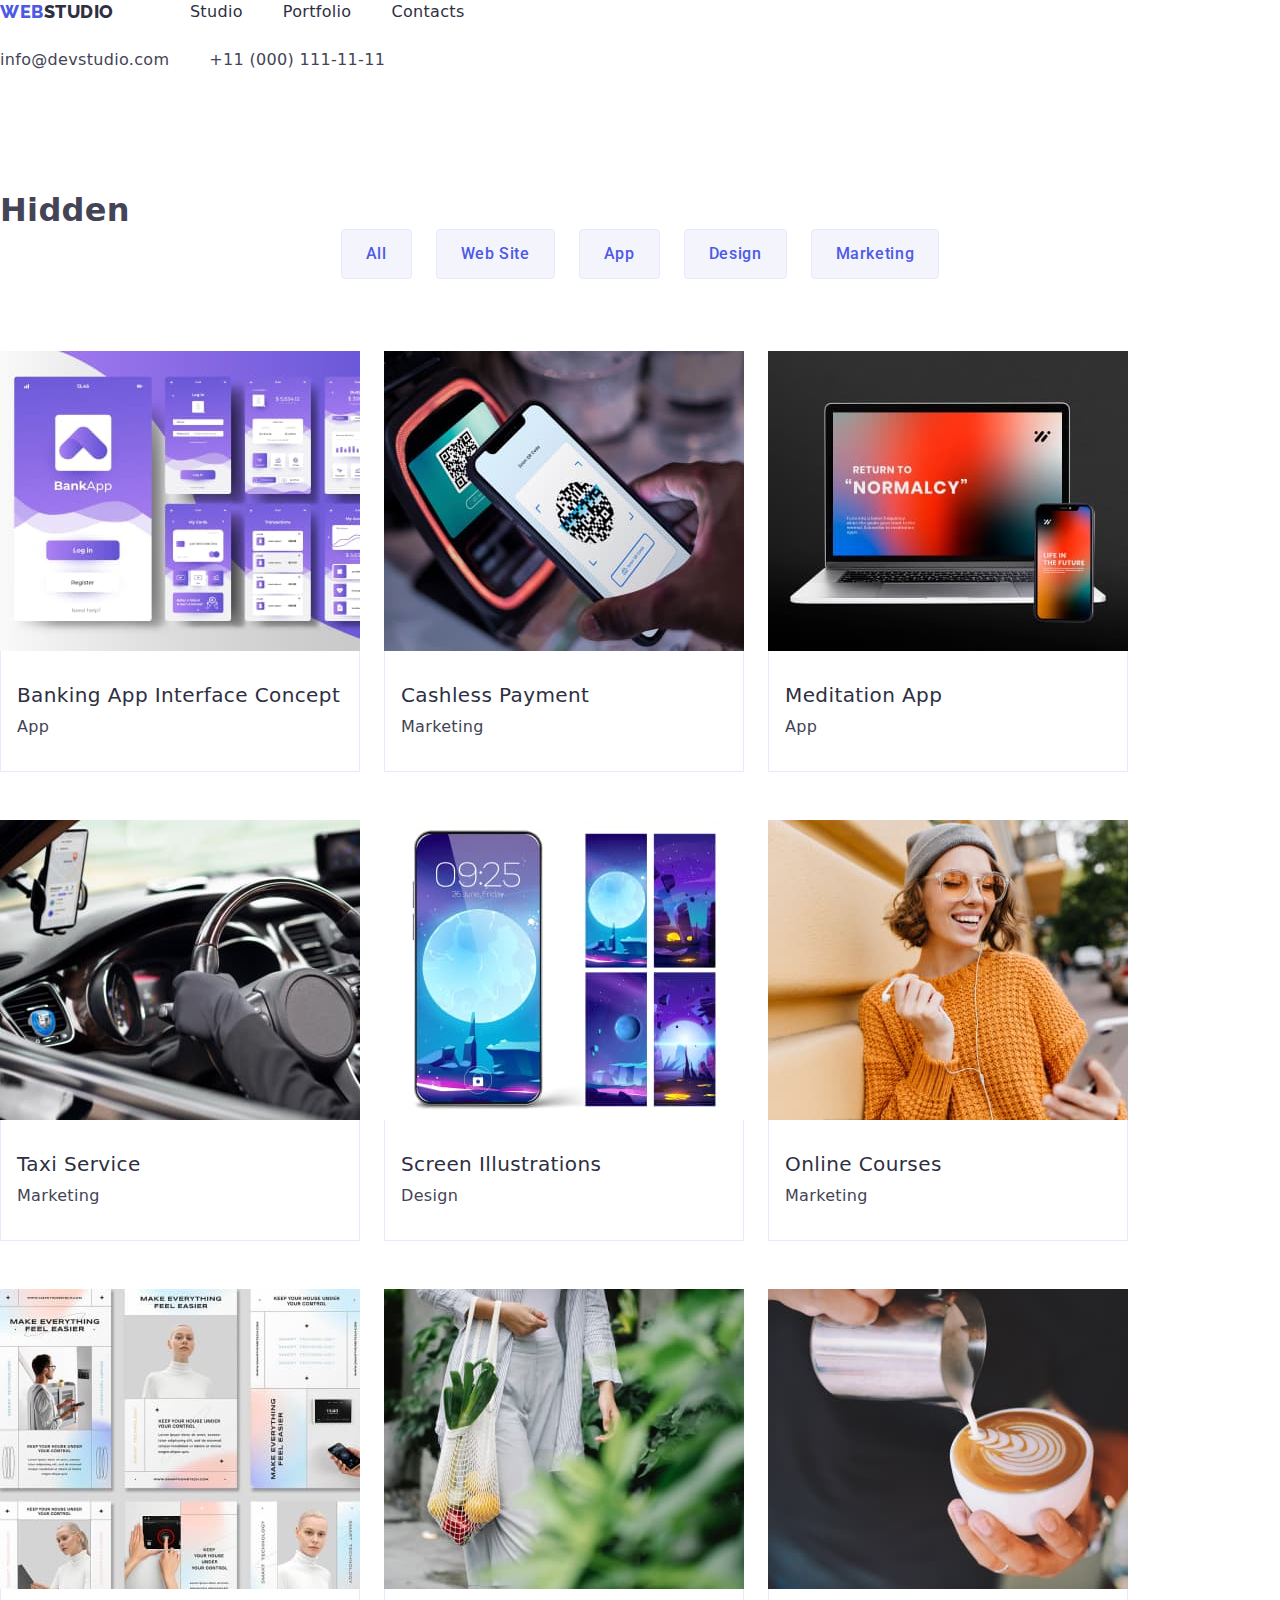
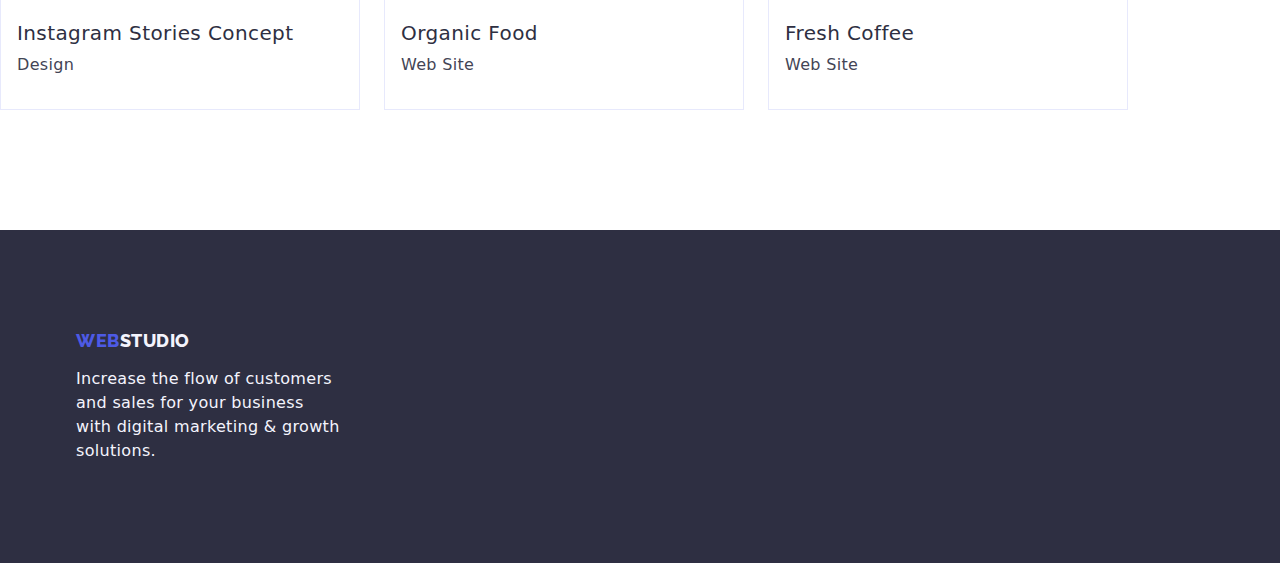
==== portfolio.html @ 82aa61c0 "Repository was created for the homework HTML & CSS #3" ====
<!DOCTYPE html>

<html lang="en">
<head>
    <meta charset="UTF-8">
    <meta name="viewport" content="width=device-width, initial-scale=1.0">
    <link rel="preconnect" href="https://fonts.googleapis.com">
<link rel="preconnect" href="https://fonts.gstatic.com" crossorigin>
<link href="https://fonts.googleapis.com/css2?family=Raleway:wght@800&family=Roboto:wght@400;500;700&display=swap" 
rel="stylesheet"
/>
<link rel="stylesheet" href="./css/styles.css" />
    <link 
    rel="stylesheet" 
    href="https://cdn.jsdelivr.net/npm/modern-normalize@2.0.0/modern-normalize.min.css">
    <title>Portfolio</title>
</head>
<body>
    <!-- HEADER -->
    <header class="page-header">
        <nav class="header-nav">
            <a class="header-nav__logo-blue link" href="./index.html"
            >Web<span class="header-nav__logo-black">Studio</span></a>
            <ul class="header-nav__list list">
                <li class="header-nav__item">
                  <a class="header-nav__link link" href="./index.html">Studio</a>
                </li>
                <li class="header-nav__item">
                  <a class="header-nav__link link" href="./portfolio.html">Portfolio</a>
                </li>
                <li class="header-nav__item">
                  <a class="header-nav__link link" href="">Contacts</a>
            </li>
          </ul>
        </nav>
        <address class="header-contacts">
          <ul class="header-contacts__list list">
            <li class="header-contacts__item">
              <a
                class="header-contacts__link link"
                href="mailto:info@devstudio.com"
                >info@devstudio.com</a>
            </li>
            <li class="header-contacts__item">
              <a class="header-contacts__link link" href="tel:+110001111111"
                >+11 (000) 111-11-11</a>
            </li>
          </ul>
        </address>
      </header>
  <main>
    <!-- HERO -->
    <section class="gallery">
        <h1 class="hidden">Hidden</h1>

        <ul class="gallery-filter__list list">
            <li class="gallery-filter__item">
                <button class="gallery-filter__button" type="button">All</button>
            </li>       
            <li class="gallery-filter__item">
                <button class="gallery-filter__button" type="button">
                    Web Site
                </button>  
          </li>
          <li class="gallery-filter__item">
            <button class="gallery-filter__button" type="button">App</button>
          </li>
          <li class="gallery-filter__item">
            <button class="gallery-filter__button" type="button">Design</button>
          </li>
          <li class="gallery-filter__item">
            <button class="gallery-filter__button" type="button">
              Marketing
            </button>
          </li>
        </ul>             
    <!-- Category Filters -->
    <ul class="gallery__list list">
        <li class="gallery__item">
          <a class="gallery__link link"
            ><img
              class="gallery__image"
                src="./images/portfolio-all/banking-app-interface-concept.jpg" 
                alt="Banking App Interface Concept"
                width="360" 
                height="300" 
                />
                <div class="gallery__wrapper">
                <h2 class="gallery__title">Banking App Interface Concept</h2>
              <p class="gallery__text">App</p>
            </div>
            </a>
        </li>
        <li class="gallery__item">
          <a class="gallery__link link">
            <img
              class="gallery__image"
                src="./images/portfolio-all/cashless-payment.jpg" 
                alt="Cashless Payment"
                width="360" 
                height="300" 
                />
                <div class="gallery__wrapper">
                <h2 class="gallery__title">Cashless Payment</h2>
              <p class="gallery__text">Marketing</p>
            </div>
            </a>
        </li>
        <li class="gallery__item">
          <a class="gallery__link link"
            ><img
              class="gallery__image"
                src="./images/portfolio-all/meditation-app.jpg" 
                alt="Meditation App"
                width="360" 
                height="300" 
                />
                <div class="gallery__wrapper">
                <h2 class="gallery__title">Meditation App</h2>
              <p class="gallery__text">App</p>
            </div>
            </a>
        </li>
        <li class="gallery__item">
          <a class="gallery__link link"
            ><img
              class="gallery__image"
                src="./images/portfolio-all/taxi-service.jpg" 
                alt="Taxi Service"
                width="360" 
                height="300" 
                />
                <div class="gallery__wrapper">
                <h2 class="gallery__title">Taxi Service</h2>
              <p class="gallery__text">Marketing</p>
            </div>
            </a>
        </li>
        <li class="gallery__item">
          <a class="gallery__link link"
            ><img
              class="gallery__image"
                src="./images/portfolio-all/screen-illustrations.jpg" 
                alt="Screen Illustrations"
                width="360" 
                height="300" 
                />
                <div class="gallery__wrapper">
                <h2 class="gallery__title">Screen Illustrations</h2>
              <p class="gallery__text">Design</p>
            </div>
            </a>
        </li>
        <li class="gallery__item">
          <a class="gallery__link link">
            <img
              class="gallery__image"
                src="./images/portfolio-all/online-courses.jpg" 
                alt="Online Courses"
                width="360" 
                height="300" 
                />
                <div class="gallery__wrapper">
                <h2 class="gallery__title">Online Courses</h2>
              <p class="gallery__text">Marketing</p>
            </div>
            </a>
        </li>
        <li class="gallery__item">
          <a class="gallery__link link">
            <img
              class="gallery__image"
                src="./images/portfolio-all/instagram-stories-concept.jpg" 
                alt="Instagram Stories Concept"
                width="360" 
                height="300" 
                />
                <div class="gallery__wrapper">
                <h2 class="gallery__title">Instagram Stories Concept</h2>
              <p class="gallery__text">Design</p>
            </div>
            </a>
        </li>
        <li class="gallery__item">
          <a class="gallery__link link">
            <img
              class="gallery__image"
                src="./images/portfolio-all/organic-food.jpg" 
                alt="Organic Food"
                width="360" 
                height="300" 
                />
                <div class="gallery__wrapper">
                <h2 class="gallery__title">Organic Food</h2>
              <p class="gallery__text">Web Site</p>
            </div>
            </a>
        </li>
        <li class="gallery__item">
          <a class="gallery__link link">
            <img
              class="gallery__image"
                src="./images/portfolio-all/fresh-coffee.jpg" 
                alt="Fresh Coffee"
                width="360" 
                height="300" 
                />
                <div class="gallery__wrapper">
                <h2 class="gallery__title">Fresh Coffee</h2>
              <p class="gallery__text">Web Site</p>
            </div>
            </a>
            </li>
        </ul>
    </section>
  </main>
  <footer class="footer">
    <div class="container">
    <a class="footer__logo-blue link" href="./index.html"
      >Web<span class="footer__logo-white">Studio</span></a
    >
    <p class="footer__text">
      Increase the flow of customers and sales for your business with digital
      marketing & growth solutions.
    </p>
  </div>
  </footer>
</body>
</html>
---- css/styles.css ----
:root {
  --color-iris: #4d5ae5;
  --color-ocean: #404bbf;
  --color-navy-blue: #2e2f42;
  --color-green: #31d0aa;
  --color-slate: #434455;
  --color-light-slate: #8e8f99;
  --color-cornflower: #e7e9fc;
  --color-cloud: #f4f4fd;
  --color-navy-blue-modal: #2e2f42;
  --color-grey: #2e2f42;
  --color-white: #ffffff;
  --color-dairy: #fcfcfc;
}

body {
  font-family: 'Roboto', sans-serif;
  color: var(--color-slate);
  background-color: var(--color-white);
  font-size: 16px;
  letter-spacing: 0.02em;
}

h1,h2,h3,h4,h5,h6,p {
  margin-top: 0;
  margin-bottom: 0;
}

  ul {
    padding-left: 0;
    margin-top: 0;
    margin-bottom: 0;
}

img {
    display: block;
    max-width: 100%;
  height: auto;
}

.container {
  width: 1158px;
  margin-left: auto;
  margin-right: auto;
  padding-left: 15px;
  padding-right: 15px;
}

.list {
  list-style: none;
}

.link {
  text-decoration: none;
}

button {
  cursor: pointer;
}

/*========= Header ===========*/

.header {
  border-bottom: 1px solid var(--color-cornflower);
  display: flex;
}

.header-container {
  display: flex;
  align-items: center;
}

.header-nav {
  display: flex;
  align-items: center;
}

.header-nav__logo-blue {
  color: var(--color-iris);
  font-family: 'Raleway', sans-serif;
  font-weight: 800;
  font-size: 18px;
  line-height: 1.17;
  letter-spacing: 0.03em;
  text-transform: uppercase;
  display: inline-block;
  margin-right: 76px;
}

.header-nav__logo-black {
  color: var(--color-navy-blue);
}

.header-nav__list {
  display: flex;
  gap: 40px;
}

.header-nav__link {
  color: var(--color-navy-blue);
  font-weight: 500;
  font-size: 16px;
  line-height: 1.5;
  padding-top: 24px;
  padding-bottom: 24px;
}

.header-nav__link:hover,
.header-nav__link:focus {
  color: var(--color-ocean);
}

.header-contacts {
  font-style: normal;
  margin-left: auto;
}

.header-contacts__list {
  display: flex;
  gap: 40px;
}

.header-contacts__link {
  color: var(--color-slate);
  font-weight: 400;
  font-size: 16px;
  line-height: 1.5;
  display: inline-block;
  padding-top: 24px;
  padding-bottom: 24px;
}

.header-contacts__link:hover,
.header-contacts__link:focus {
  color: var(--color-ocean);
}

/*========= /Header ===========*/

.hero {
  background-color: var(--color-navy-blue);
  padding: 188px 0;
}

.hero__title {
  color: var(--color-white);
  font-weight: 700;
  font-size: 56px;
  line-height: 1.07;
  letter-spacing: 0.02em;
  text-align: center;
  max-width: 496px;
  text-align: center;
  margin: 0 auto 48px;
}

.hero__button {
  color: var(--color-white);
  background-color: var(--color-iris);
  font-family: 'Roboto', sans-serif;
  font-weight: 500;
  font-size: 16px;
  line-height: 1.5;
  letter-spacing: 0.04em;
  cursor: pointer;
  border-radius: 4px;
  padding: 16px 32px 16px 32px;
  border: none;
  box-shadow: 0px 4px 4px 0px rgba(0, 0, 0, 0.15);
  display: block;
  margin: 0 auto;
  min-width: 169px;
}

.hero__button:hover,
.hero__button:focus {
  background-color: var(--color-ocean);
}

.company {
  padding: 120px 0;
}

.company__list {
  display: flex;
  gap: 24px;
}

.company__item {
  width: 264px;
}

.company__title {
  color: var(--color-navy-blue);
  font-weight: 500;
  font-size: 20px;
  line-height: 1.2;
  letter-spacing: 0.02em;
  margin-bottom: 8px;
}

.company__text {
  color: var(--color-slate);
  font-weight: 400;
  font-size: 16px;
  line-height: 1.5;
}

.works {
  padding-bottom: 120px;
}

.works__title {
  color: var(--color-navy-blue);
  font-weight: 700;
  font-size: 36px;
  line-height: 1.11;
  text-align: center;
  text-transform: capitalize;
  margin-bottom: 72px;
}

.works__list {
  display: flex;
  gap: 24px;
}

.our-team {
  background-color: var(--color-cloud);
  padding: 120px 0;
}

.team__title {
  color: var(--color-navy-blue);
  font-weight: 700;
  font-size: 36px;
  line-height: 1.11;
  text-align: center;
  letter-spacing: 0.02em;
  text-transform: capitalize;
  margin-bottom: 72px;
}

.team__list {
  background-color: var(--color-cloud);
  display: flex;
  gap: 24px;
}

.team__item {
  background-color: var(--color-white);
  box-shadow: 0px 2px 1px 0px rgba(46, 47, 66, 0.08),
    0px 1px 1px 0px rgba(46, 47, 66, 0.16),
    0px 1px 6px 0px rgba(46, 47, 66, 0.08);
  border-radius: 0px 0px 4px 4px;
}
}

.team__wrapper {
  padding: 32px 0;
}

.team__specialist {
  color: var(--color-navy-blue);
  font-weight: 500;
  font-size: 20px;
  line-height: 1.2;
  letter-spacing: 0.02em;
  text-align: center;
  margin-bottom: 8px;
}

.team__job-title {
  color: var(--color-slate);
  font-weight: 400;
  font-size: 16px;
  line-height: 1.5;
  text-align: center;
}

.footer {
  background-color: var(--color-navy-blue);
  padding: 100px 0;
}

.footer__logo-blue {
  color: var(--color-iris);
  font-family: 'Raleway', sans-serif;
  font-weight: 800;
  font-size: 18px;
  line-height: 1.17;
  letter-spacing: 0.03em;
  text-transform: uppercase;
  display: inline-block;
  margin-bottom: 16px;
}

.footer__logo-white {
  color: var(--color-cloud);
}

.footer__text {
  color: var(--color-cloud);
  font-weight: 400;
  font-size: 16px;
  line-height: 1.5;
  width: 264px;
}

/* Page Portfolio */

.gallery {
  padding: 96px 0 120px;
}

.gallery-filter__list {
  display: flex;
  justify-content: center;
  gap: 24px;
  margin-bottom: 72px;
}

.gallery-filter__button {
  color: var(--color-iris);
  background-color: var(--color-cloud);
  font-family: 'Roboto', sans-serif;
  font-weight: 500;
  font-size: 16px;
  line-height: 1.5;
  letter-spacing: 0.04em;
  cursor: pointer;
  border: 1px solid var(--color-cornflower);
  border-radius: 4px;
  padding: 12px 24px 12px 24px;
}

.gallery-filter__button:hover,
.gallery-filter__button:focus {
  color: var(--color-white);
  background-color: var(--color-ocean);
  box-shadow: 0px 2px 2px 0px rgba(0, 0, 0, 0.12),
    0px 2px 1px 0px rgba(0, 0, 0, 0.08), 0px 3px 1px 0px rgba(0, 0, 0, 0.1);
  border: 1px solid transparent;
}

.gallery__list {
  display: flex;
  flex-wrap: wrap;
  gap: 48px 24px;
}

.gallery__wrapper {
  border: 1px solid var(--color-cornflower);
  border-top: none;
  padding: 32px 16px;
}
.gallery__title {
  color: var(--color-navy-blue);
  font-weight: 500;
  font-size: 20px;
  line-height: 1.2;
  letter-spacing: 0.02em;
  margin-bottom: 8px;
}

.gallery__text {
  color: var(--color-slate);
  font-weight: 400;
  font-size: 16px;
  line-height: 1.5;
  letter-spacing: 0.02em;
}
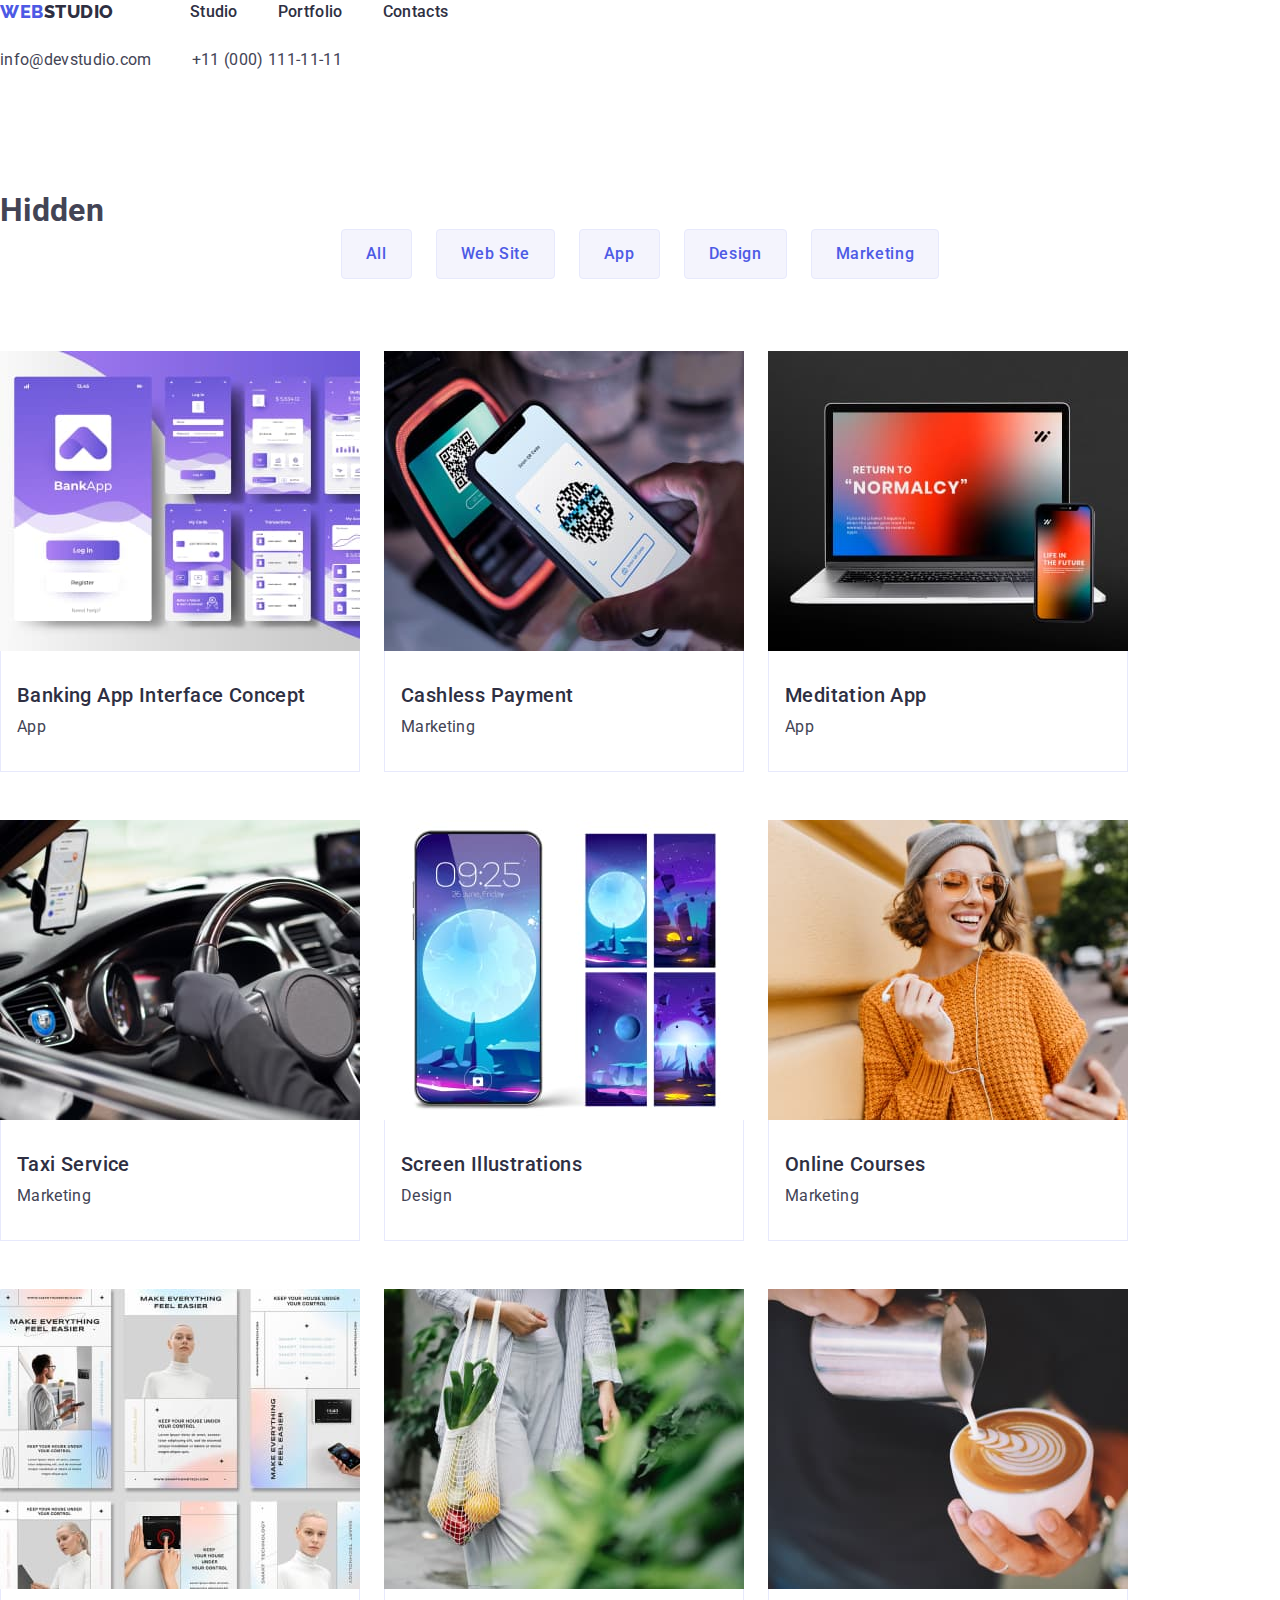
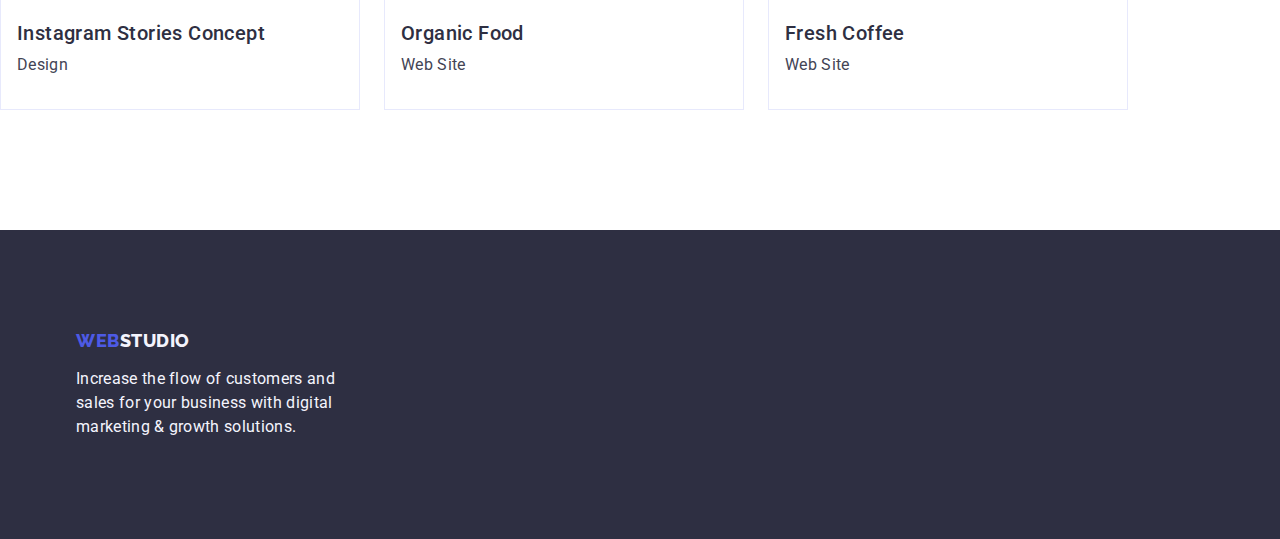
==== commit 5549b580: "git add" ====
--- a/portfolio.html
+++ b/portfolio.html
@@ -9,10 +9,10 @@
 <link href="https://fonts.googleapis.com/css2?family=Raleway:wght@800&family=Roboto:wght@400;500;700&display=swap" 
 rel="stylesheet"
 />
-<link rel="stylesheet" href="./css/styles.css" />
     <link 
     rel="stylesheet" 
-    href="https://cdn.jsdelivr.net/npm/modern-normalize@2.0.0/modern-normalize.min.css">
+    href="https://cdn.jsdelivr.net/npm/modern-normalize@2.0.0/modern-normalize.min.css" />
+    <link rel="stylesheet" href="./css/styles.css" />
     <title>Portfolio</title>
 </head>
 <body>
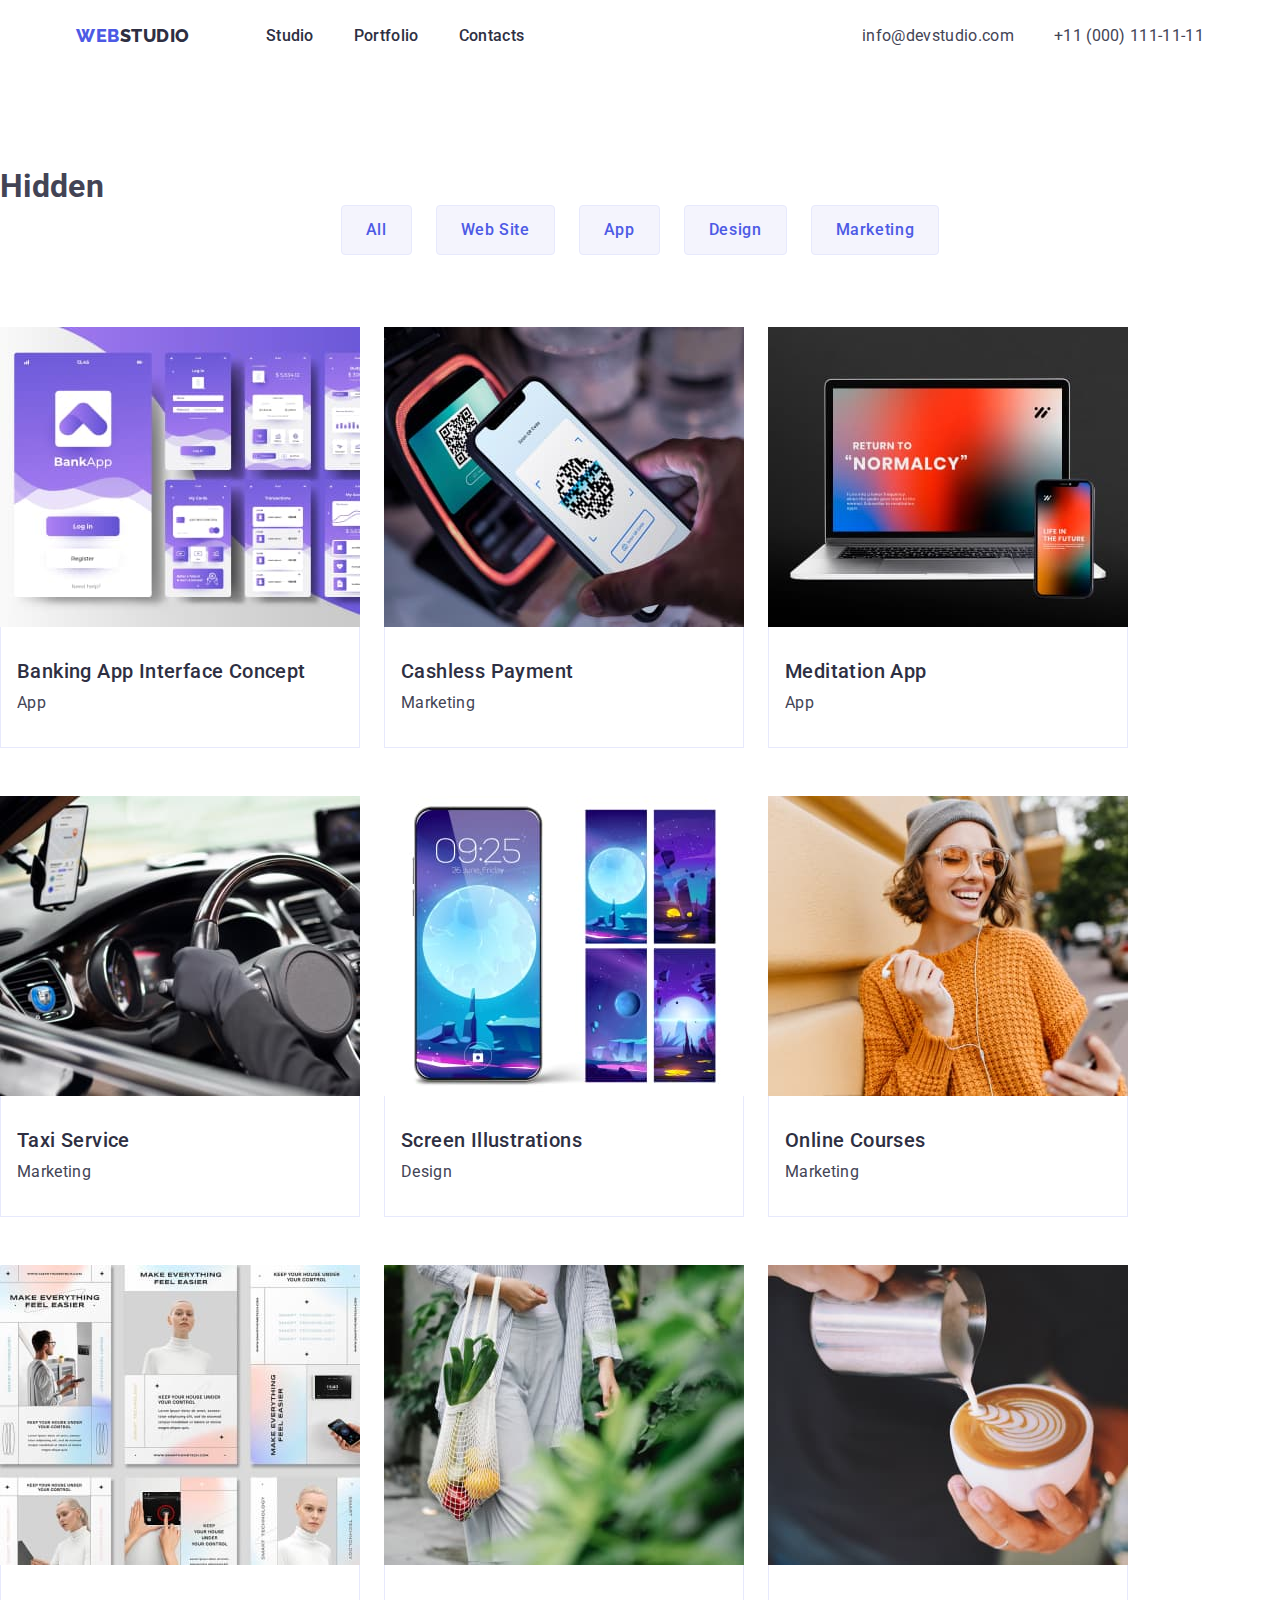
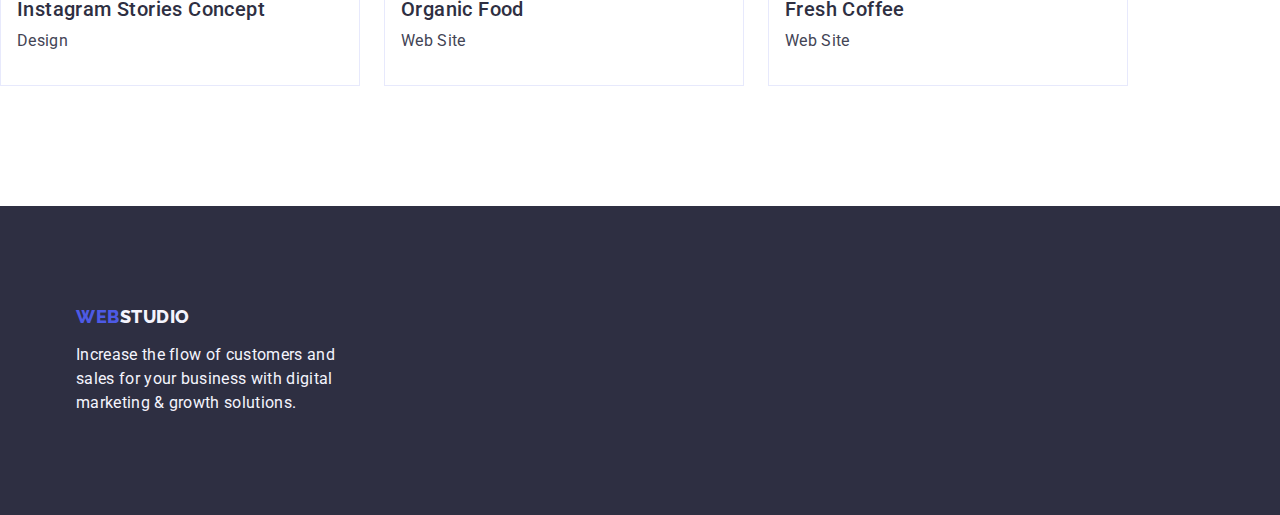
==== commit dcb6a74d: "git add" ====
--- a/portfolio.html
+++ b/portfolio.html
@@ -18,6 +18,7 @@
 <body>
     <!-- HEADER -->
     <header class="page-header">
+      <div class="header-container container">
         <nav class="header-nav">
             <a class="header-nav__logo-blue link" href="./index.html"
             >Web<span class="header-nav__logo-black">Studio</span></a>
@@ -47,6 +48,7 @@
             </li>
           </ul>
         </address>
+      </div>
       </header>
   <main>
     <!-- HERO -->
--- a/css/styles.css
+++ b/css/styles.css
@@ -13,20 +13,17 @@
   --color-dairy: #fcfcfc;
 }
 
-body {
-  font-family: 'Roboto', sans-serif;
-  color: var(--color-slate);
-  background-color: var(--color-white);
-  font-size: 16px;
-  letter-spacing: 0.02em;
+.list {
+  list-style: none;
 }
 
 h1,h2,h3,h4,h5,h6,p {
-  margin-top: 0;
-  margin-bottom: 0;
-}
-
-  ul {
+    margin-top: 0;
+    margin-bottom: 0;
+
+}
+
+ul {
     padding-left: 0;
     margin-top: 0;
     margin-bottom: 0;
@@ -34,16 +31,22 @@
 
 img {
     display: block;
-    max-width: 100%;
-  height: auto;
 }
 
 .container {
-  width: 1158px;
-  margin-left: auto;
-  margin-right: auto;
-  padding-left: 15px;
-  padding-right: 15px;
+    width: 1158px;
+    margin-left: auto;
+    margin-right: auto;
+    padding-left: 15px;
+    padding-right: 15px;
+}
+
+body {
+  font-family: 'Roboto', sans-serif;
+  color: var(--color-slate);
+  background-color: var(--color-white);
+  font-size: 16px;
+  letter-spacing: 0.02em;
 }
 
 .list {
@@ -57,6 +60,7 @@
 button {
   cursor: pointer;
 }
+
 
 /*========= Header ===========*/
 
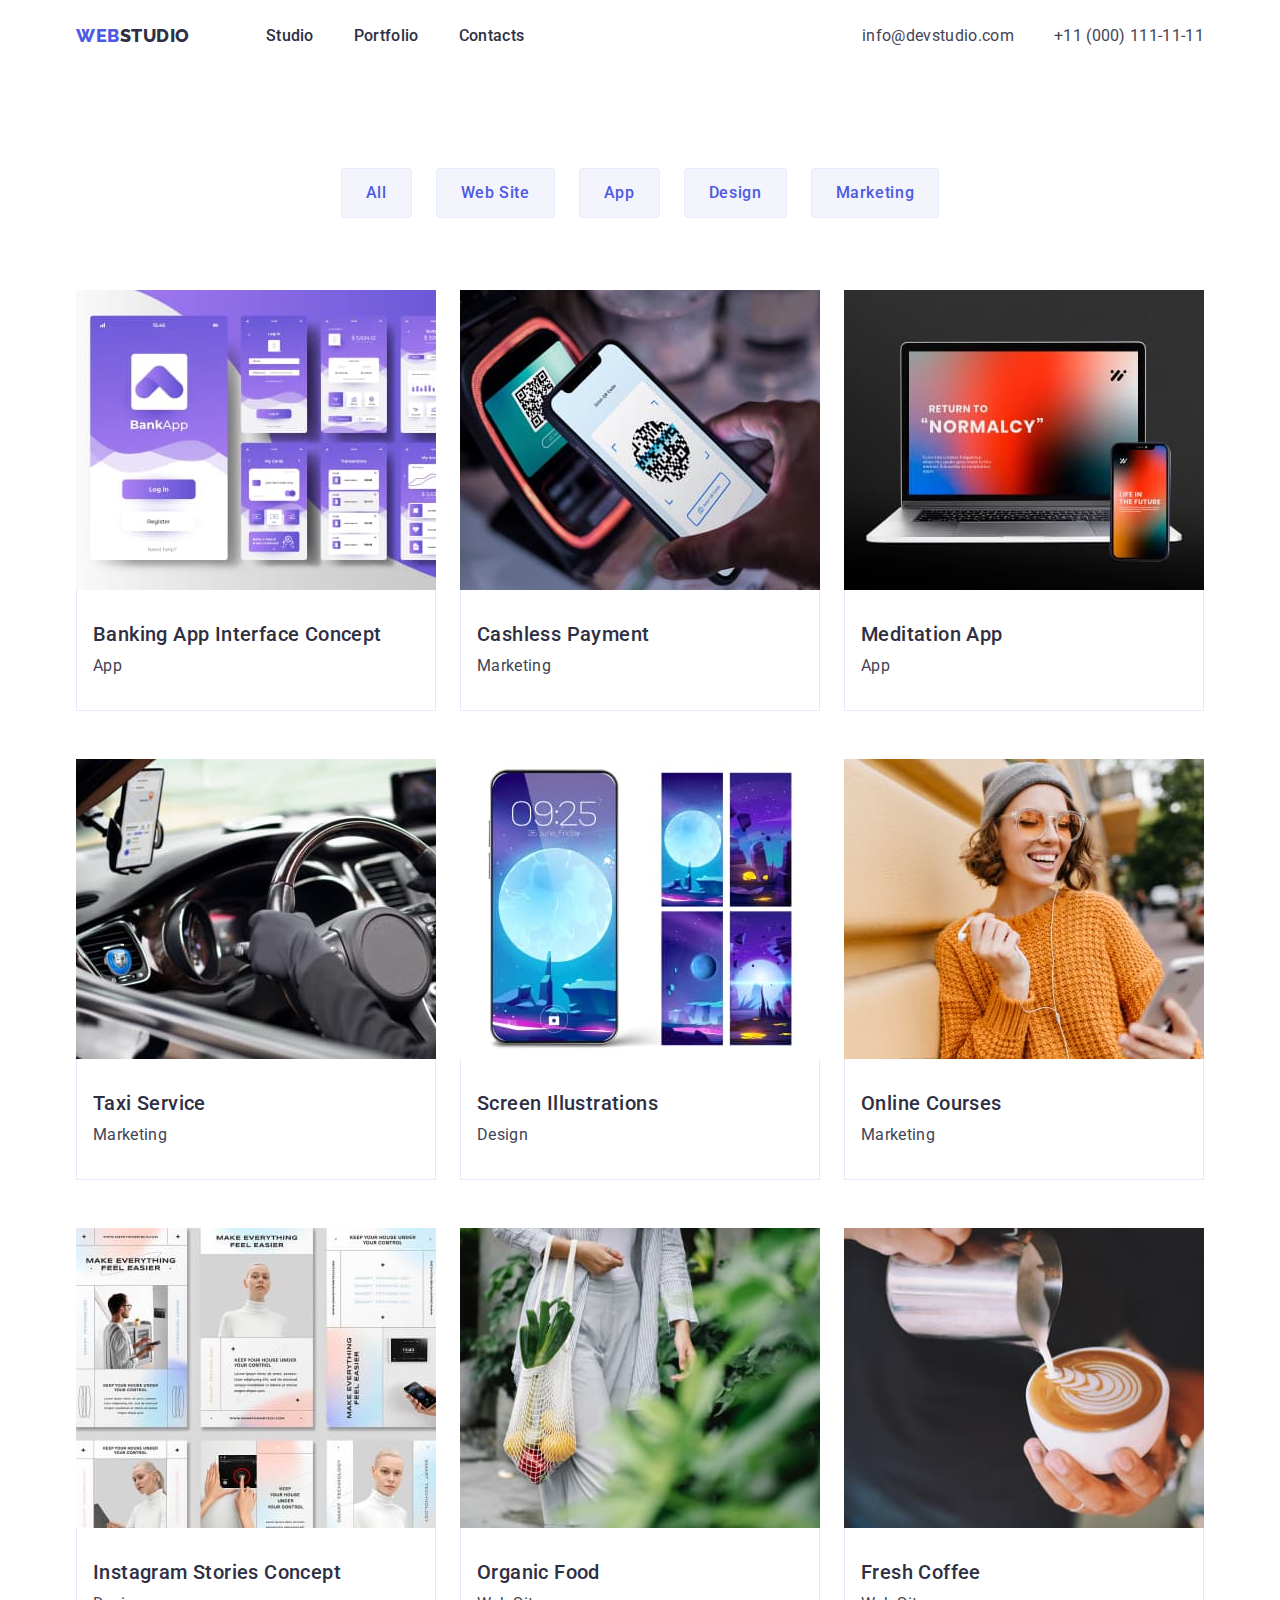
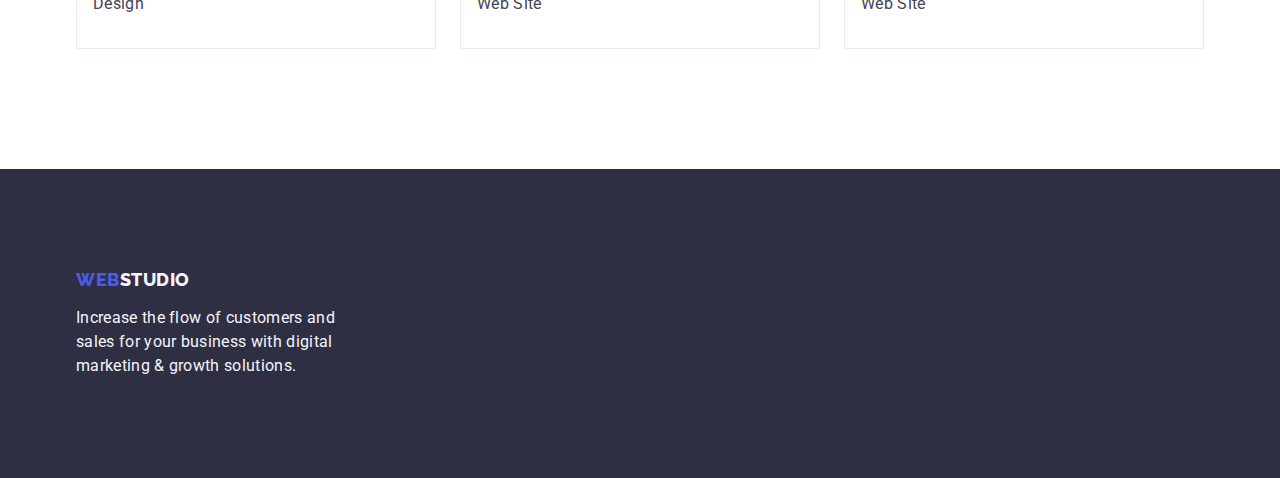
==== commit 65dc849c: "git add" ====
--- a/portfolio.html
+++ b/portfolio.html
@@ -13,6 +13,7 @@
     rel="stylesheet" 
     href="https://cdn.jsdelivr.net/npm/modern-normalize@2.0.0/modern-normalize.min.css" />
     <link rel="stylesheet" href="./css/styles.css" />
+    <link rel="shortcut icon" href="./images/favicon.ico" />
     <title>Portfolio</title>
 </head>
 <body>
@@ -53,9 +54,9 @@
   <main>
     <!-- HERO -->
     <section class="gallery">
-        <h1 class="hidden">Hidden</h1>
-
-        <ul class="gallery-filter__list list">
+      <div class="container">
+        <h1 class="visually-hidden">Hidden</h1>
+<ul class="gallery-filter__list list">
             <li class="gallery-filter__item">
                 <button class="gallery-filter__button" type="button">All</button>
             </li>       
@@ -214,6 +215,7 @@
             </a>
             </li>
         </ul>
+      </div>
     </section>
   </main>
   <footer class="footer">
--- a/css/styles.css
+++ b/css/styles.css
@@ -13,34 +13,6 @@
   --color-dairy: #fcfcfc;
 }
 
-.list {
-  list-style: none;
-}
-
-h1,h2,h3,h4,h5,h6,p {
-    margin-top: 0;
-    margin-bottom: 0;
-
-}
-
-ul {
-    padding-left: 0;
-    margin-top: 0;
-    margin-bottom: 0;
-}
-
-img {
-    display: block;
-}
-
-.container {
-    width: 1158px;
-    margin-left: auto;
-    margin-right: auto;
-    padding-left: 15px;
-    padding-right: 15px;
-}
-
 body {
   font-family: 'Roboto', sans-serif;
   color: var(--color-slate);
@@ -57,10 +29,62 @@
   text-decoration: none;
 }
 
+h1,
+h2,
+h3,
+h4,
+h5,
+h6,
+p,
+ul {
+  margin: 0;
+  padding: 0;
+}
+
+input,
+textarea,
+button {
+  font: inherit;
+}
+
 button {
   cursor: pointer;
-}
-
+  color: currentColor;
+}
+
+ul {
+  list-style: none;
+}
+
+a {
+  text-decoration: none;
+  outline: none;
+}
+
+img {
+  display: block;
+  max-width: 100%;
+  height: auto;
+}
+
+.visually-hidden {
+  position: absolute;
+  width: 1px;
+  height: 1px;
+  margin: -1px;
+  border: 0;
+  padding: 0;
+  white-space: nowrap;
+  clip-path: inset(100%);
+  clip: rect(0 0 0 0);
+  overflow: hidden;
+}
+
+.container {
+  width: 1158px;
+  margin: 0 auto;
+  padding: 0 15px;
+}
 
 /*========= Header ===========*/
 
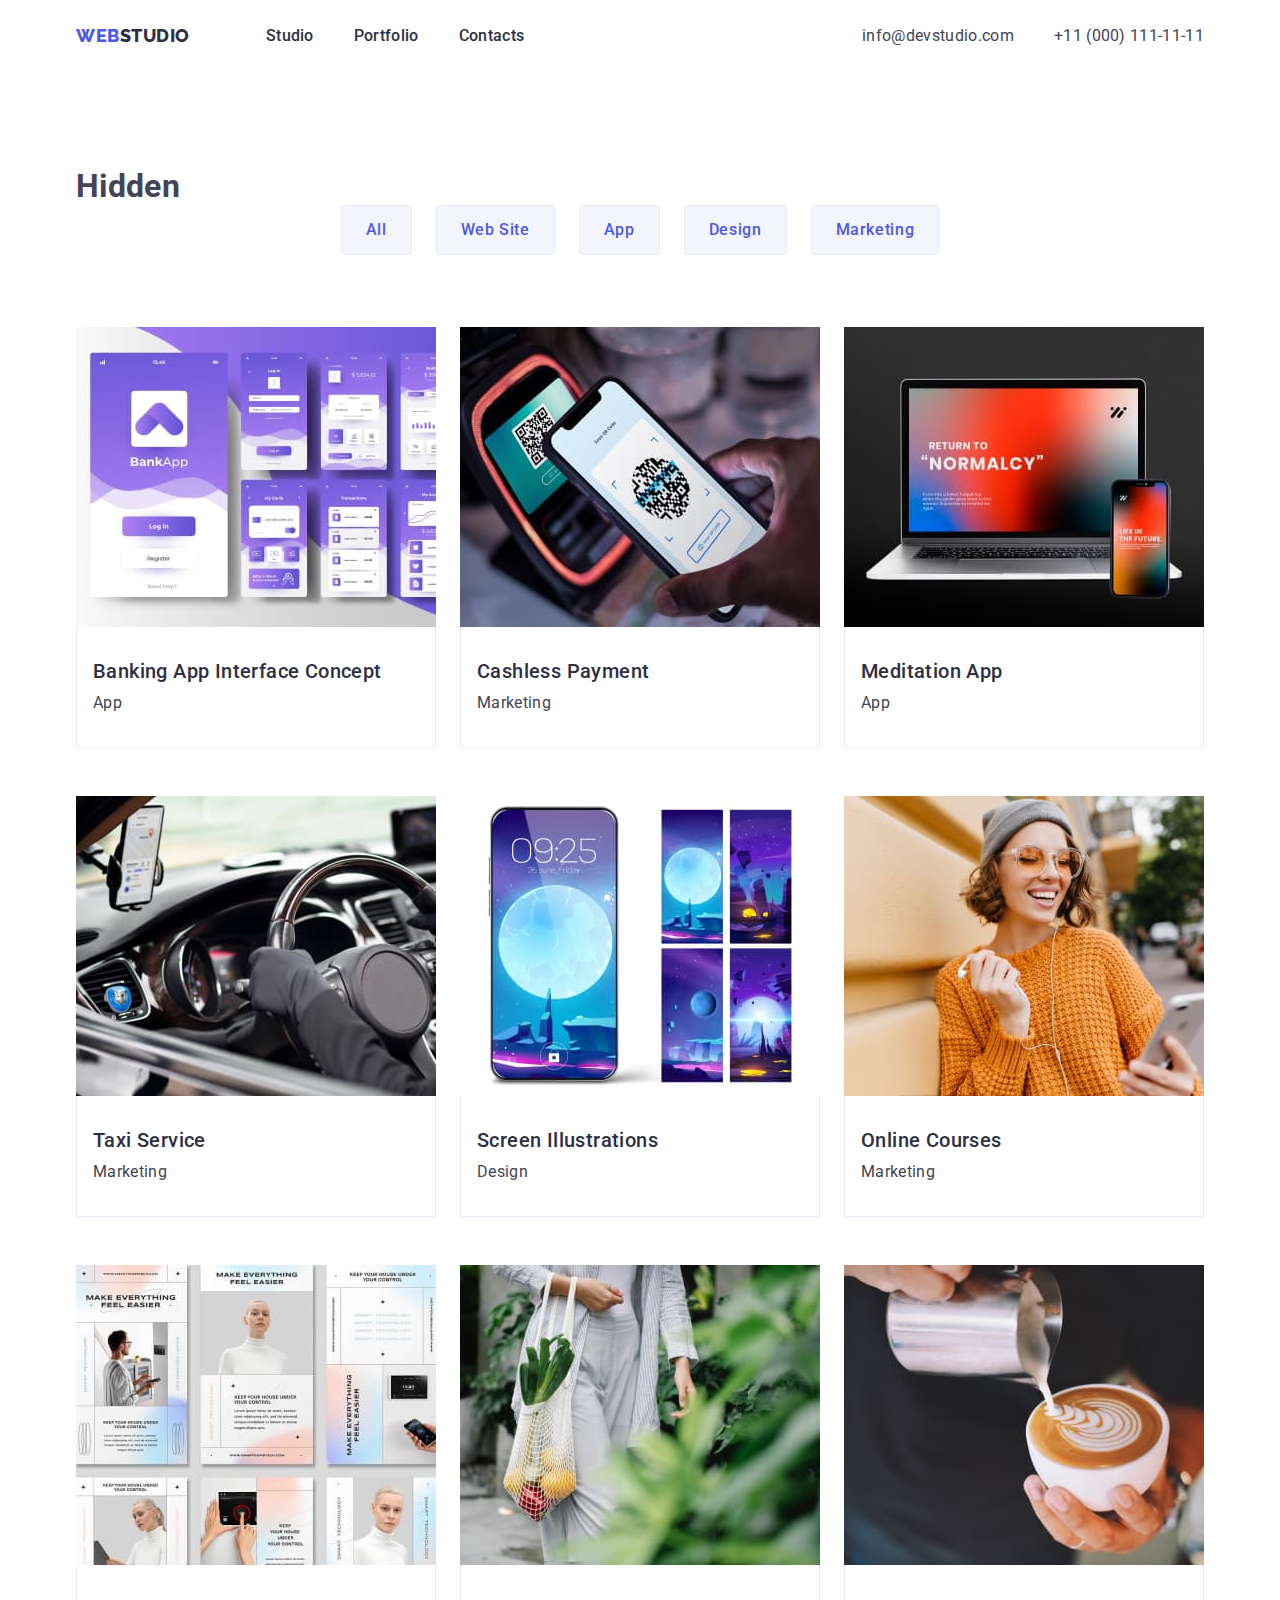
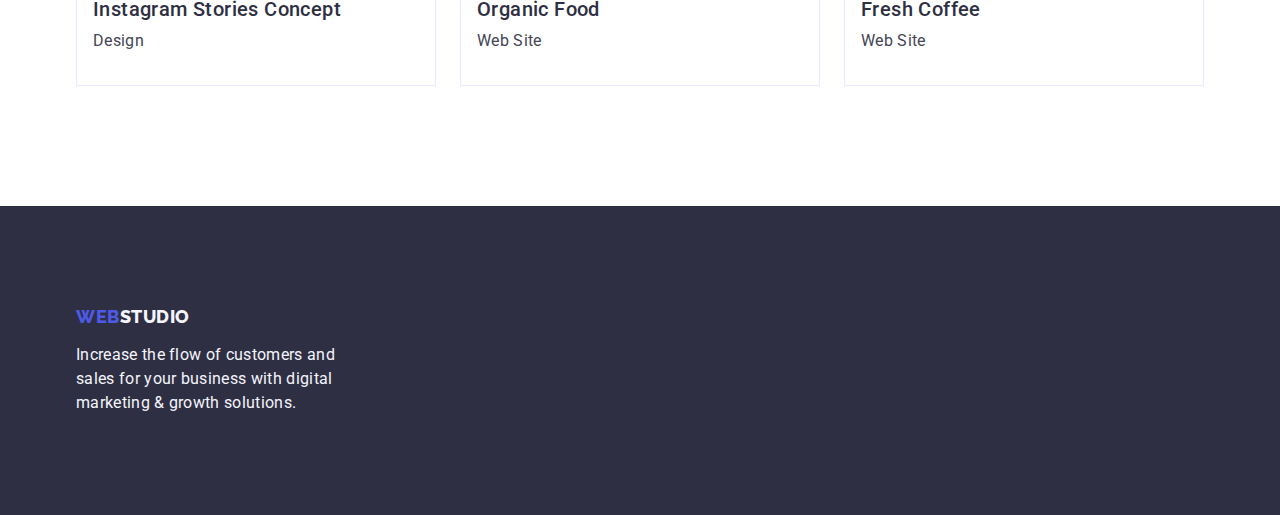
==== commit d46ac319: "git add" ====
--- a/portfolio.html
+++ b/portfolio.html
@@ -55,7 +55,7 @@
     <!-- HERO -->
     <section class="gallery">
       <div class="container">
-        <h1 class="visually-hidden">Hidden</h1>
+        <h1 class="hidden">Hidden</h1>
 <ul class="gallery-filter__list list">
             <li class="gallery-filter__item">
                 <button class="gallery-filter__button" type="button">All</button>
--- a/css/styles.css
+++ b/css/styles.css
@@ -21,6 +21,29 @@
   letter-spacing: 0.02em;
 }
 
+h1,h2,h3,h4,h5,h6,p {
+    margin-top: 0;
+    margin-bottom: 0;
+}
+
+ul {
+  padding-left: 0;
+  margin-top: 0;
+  margin-bottom: 0;
+}
+
+img {
+  display: block;
+}
+
+.container {
+  width: 1158px;
+  margin-left: auto;
+  margin-right: auto;
+  padding-left: 15px;
+  padding-right: 15px;
+}
+
 .list {
   list-style: none;
 }
@@ -29,61 +52,8 @@
   text-decoration: none;
 }
 
-h1,
-h2,
-h3,
-h4,
-h5,
-h6,
-p,
-ul {
-  margin: 0;
-  padding: 0;
-}
-
-input,
-textarea,
-button {
-  font: inherit;
-}
-
 button {
   cursor: pointer;
-  color: currentColor;
-}
-
-ul {
-  list-style: none;
-}
-
-a {
-  text-decoration: none;
-  outline: none;
-}
-
-img {
-  display: block;
-  max-width: 100%;
-  height: auto;
-}
-
-.visually-hidden {
-  position: absolute;
-  width: 1px;
-  height: 1px;
-  margin: -1px;
-  border: 0;
-  padding: 0;
-  white-space: nowrap;
-  clip-path: inset(100%);
-  clip: rect(0 0 0 0);
-  overflow: hidden;
-}
-
-.container {
-  width: 1158px;
-  margin: 0 auto;
-  padding: 0 15px;
 }
 
 /*========= Header ===========*/
@@ -282,7 +252,6 @@
     0px 1px 6px 0px rgba(46, 47, 66, 0.08);
   border-radius: 0px 0px 4px 4px;
 }
-}
 
 .team__wrapper {
   padding: 32px 0;
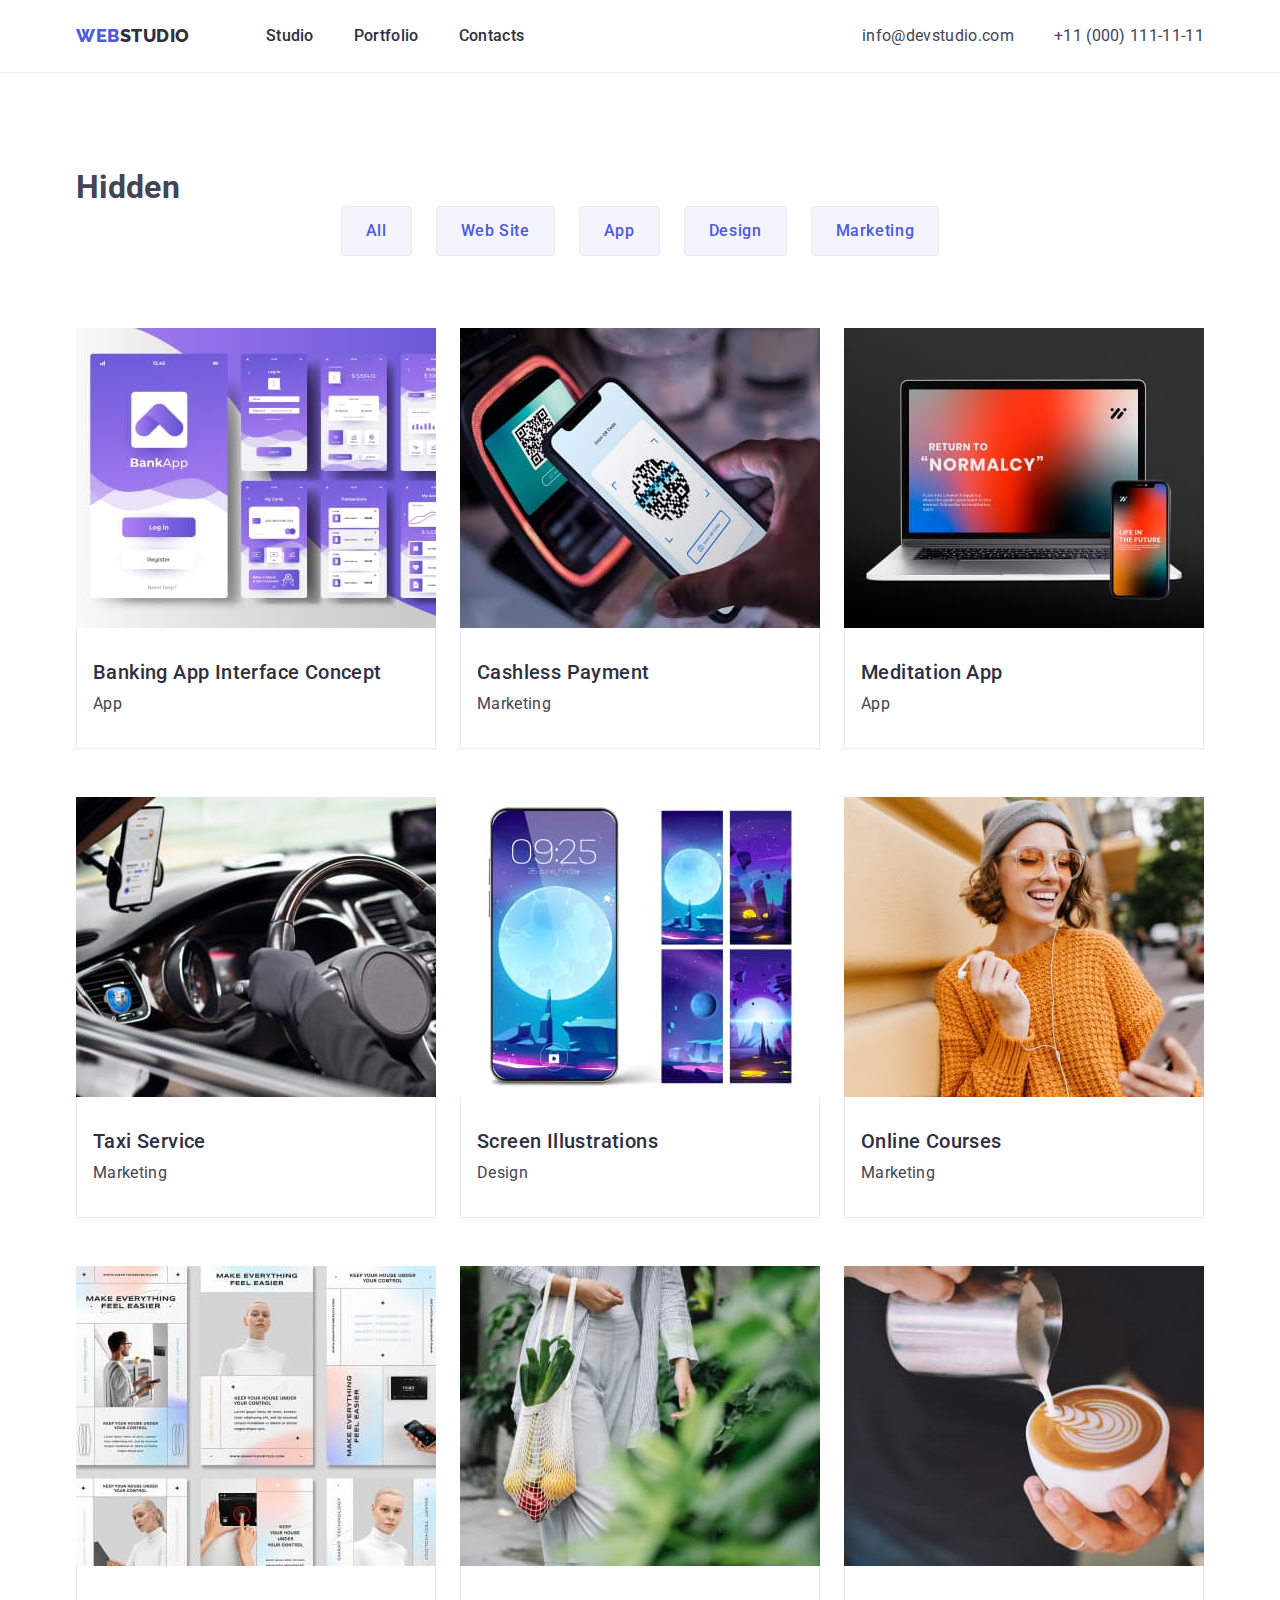
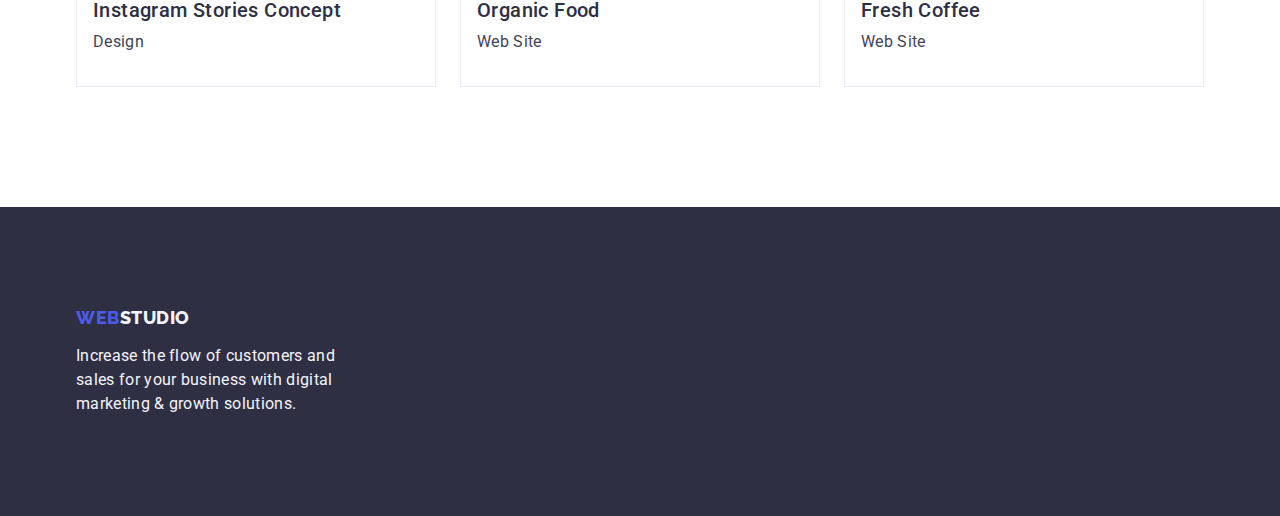
==== commit e585c2c9: "git.add" ====
--- a/portfolio.html
+++ b/portfolio.html
@@ -18,7 +18,7 @@
 </head>
 <body>
     <!-- HEADER -->
-    <header class="page-header">
+    <header class="header">
       <div class="header-container container">
         <nav class="header-nav">
             <a class="header-nav__logo-blue link" href="./index.html"
